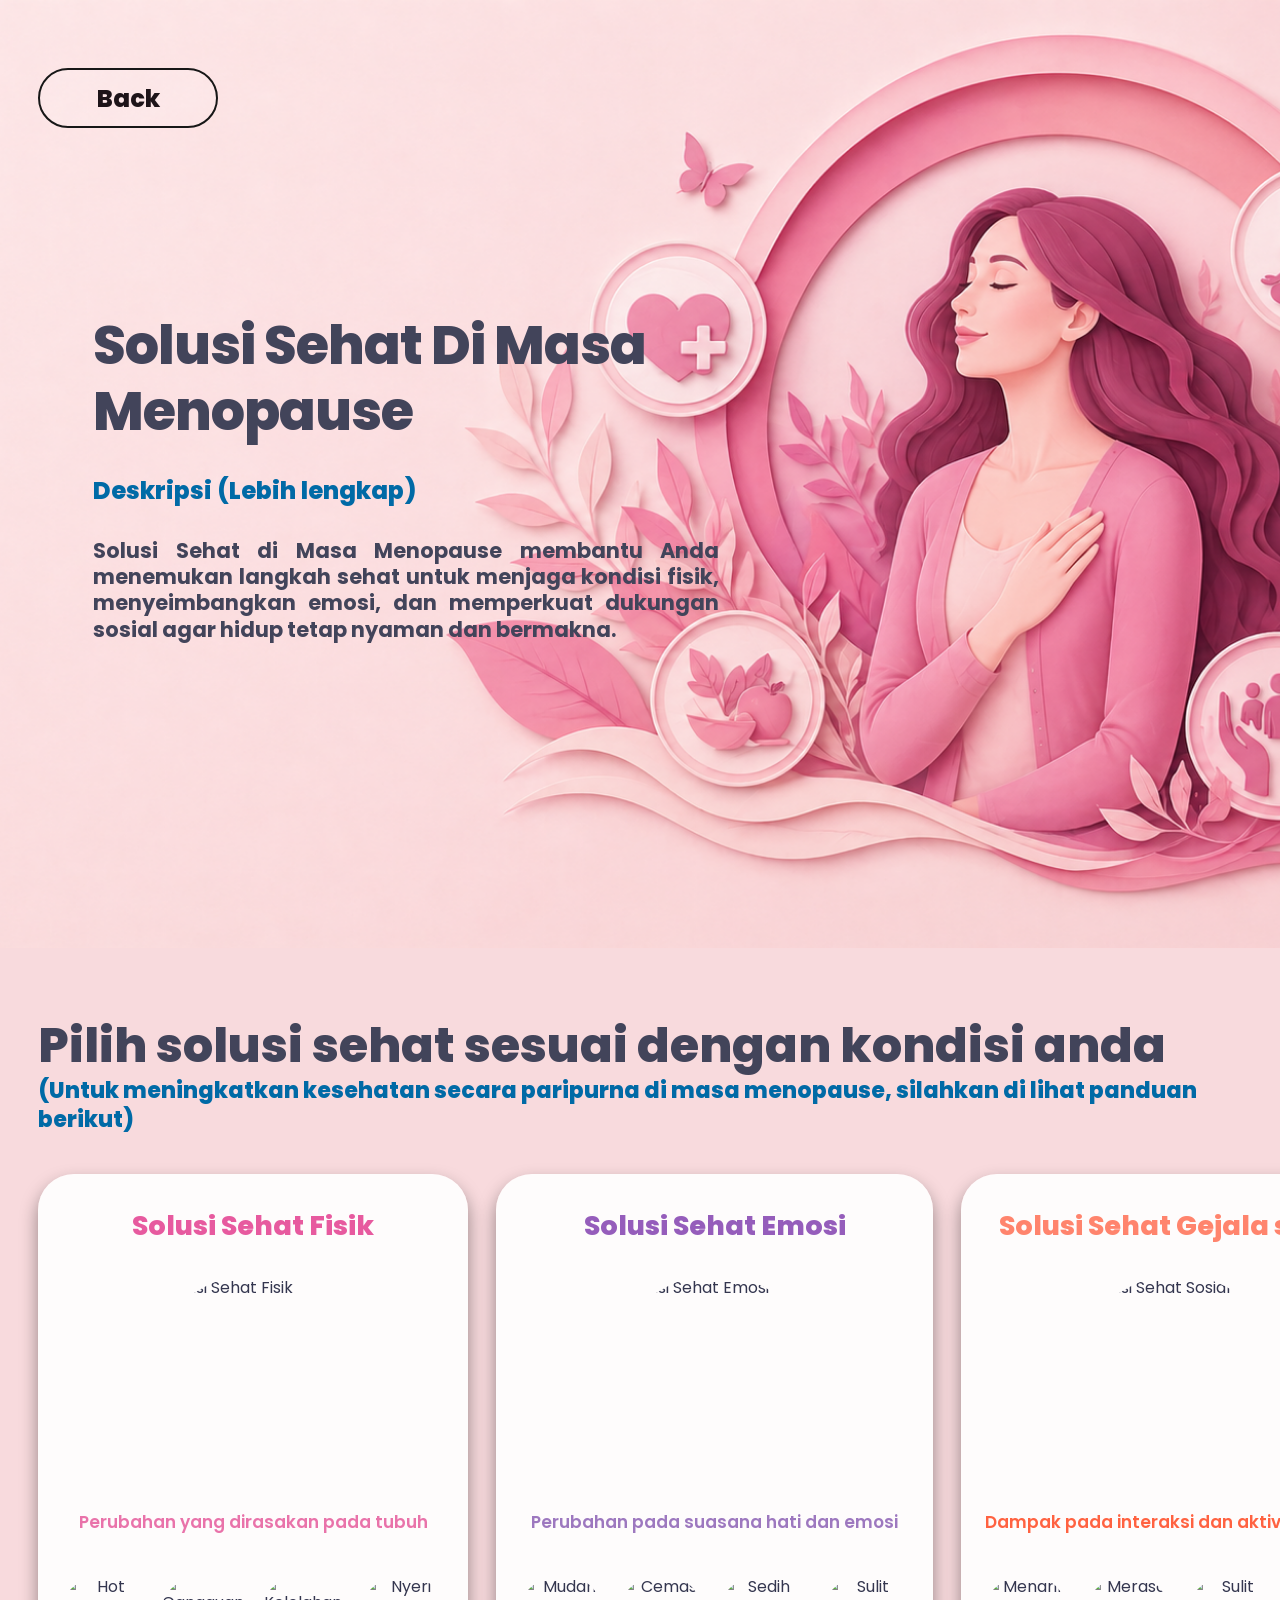
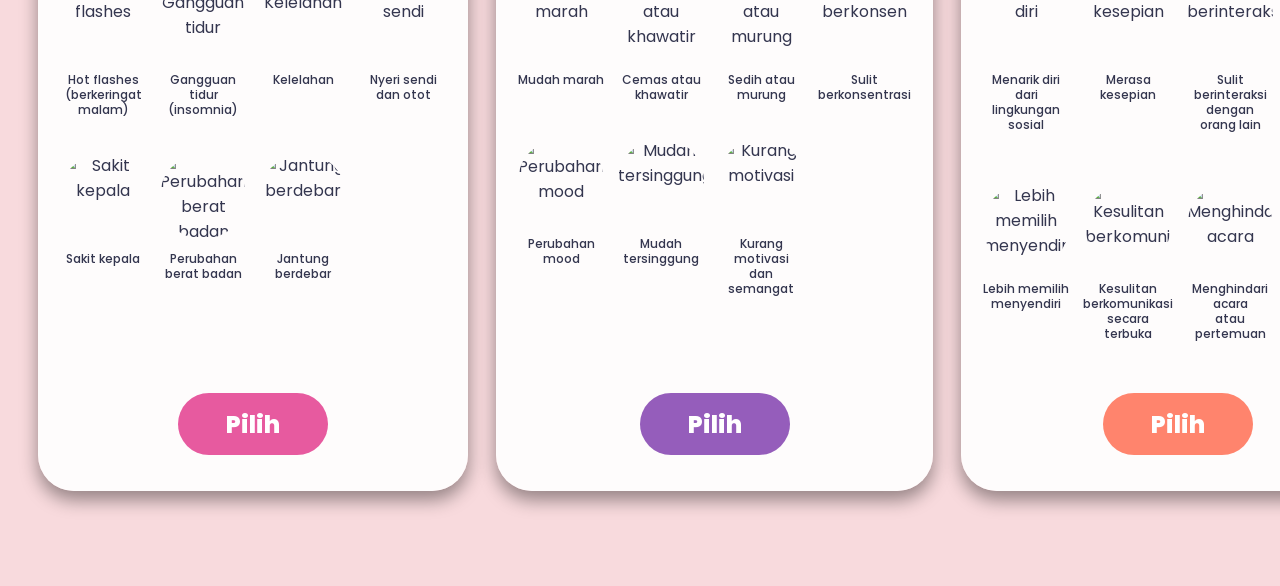
==== edukasi.html @ 427b3b3d "first commit" ====
<!DOCTYPE html>
<html lang="id">
<head>
  <meta charset="UTF-8" />
  <meta name="viewport" content="width=device-width, initial-scale=1.0" />

  <title>Edukasi - Solusi Sehat Menopause</title>

  <link rel="preconnect" href="https://fonts.googleapis.com" />
  <link rel="preconnect" href="https://fonts.gstatic.com" crossorigin />
  <link
    href="https://fonts.googleapis.com/css2?family=Poppins:wght@400;500;600;700;800&display=swap"
    rel="stylesheet"
  />
  <link rel="stylesheet" href="styles/style.css" />

  <style>
    .container {
      width: 94%;
      max-width: 1800px;
      margin: 0 auto;
    }

    /* ================= SECTION DESKRIPSI ================= */

    .section-deskripsi {
      width: 100%;
      min-height: 100vh;
      background-image: url("img/edukasi.png");
      background-size: cover;
      background-position: center top;
      background-repeat: no-repeat;
      position: relative;
      padding: 68px 0 80px;
    }

    .deskripsi-content {
      min-height: calc(100vh - 160px);
      display: flex;
      align-items: center;
    }

    .hero-text {
      width: 44%;
      margin-left: 55px;
      margin-top: -40px;
    }

    .hero-text h1 {
      font-size: 64px;
      line-height: 1.22;
      font-weight: 800;
      color: #42445a;
      margin-bottom: 28px;
      letter-spacing: -1px;
    }

    .hero-text h3 {
      font-size: 24px;
      font-weight: 800;
      color: #006aa6;
      margin-bottom: 30px;
    }

    .hero-text p {
      max-width: 700px;
      font-size: 24px;
      line-height: 1.25;
      color: #42445a;
      font-weight: 700;
      text-align: justify;
    }

    /* ================= SECTION PANDUAN ================= */

    .section-panduan {
      width: 100%;
      background: #f8dadd;
      padding: 70px 0 95px;
    }

    .solution-title {
      margin-bottom: 40px;
    }

    .solution-title h2 {
      font-size: 48px;
      line-height: 1.15;
      font-weight: 800;
      color: #42445a;
      margin-bottom: 4px;
    }

    .solution-title p {
      font-size: 22px;
      line-height: 1.3;
      font-weight: 800;
      color: #006aa6;
    }

    .solution-cards {
      display: grid;
      grid-template-columns: repeat(3, 1fr);
      gap: 10px;
    }

    .solution-card {
      min-height: 880px;
      background: rgba(255, 255, 255, 0.92);
      border-radius: 36px;
      padding: 42px 28px 38px;
      box-shadow: 0 9px 18px rgba(0, 0, 0, 0.4);

      display: flex;
      flex-direction: column;
      align-items: center;

      transition: 0.3s ease;
    }

    .solution-card:hover {
      transform: translateY(-8px);
      box-shadow: 0 14px 24px rgba(0, 0, 0, 0.25);
    }

    .solution-card h3 {
      font-size: 32px;
      line-height: 1.15;
      font-weight: 800;
      text-align: center;
      margin-bottom: 34px;
    }

    .solution-card.fisik h3 {
      color: #e75a9f;
    }

    .solution-card.emosi h3 {
      color: #955dbb;
    }

    .solution-card.sosial h3 {
      color: #ff846d;
    }

    .main-icon {
      width: 210px;
      height: 210px;
      margin-bottom: 26px;
      border-radius: 50%;
      object-fit: contain;
    }

    .card-desc {
      font-size: 17px;
      line-height: 1.35;
      font-weight: 600;
      text-align: center;
      margin-bottom: 40px;
    }

    .solution-card.fisik .card-desc {
      color: #e973aa;
    }

    .solution-card.emosi .card-desc {
      color: #9d78bf;
    }

    .solution-card.sosial .card-desc {
      color: #ff6241;
    }

    .symptom-grid {
      width: 100%;
      display: grid;
      grid-template-columns: repeat(4, 1fr);
      column-gap: 24px;
      row-gap: 36px;
      margin-bottom: 52px;
    }

    .symptom-item {
      display: flex;
      flex-direction: column;
      align-items: center;
      text-align: center;
    }

    .symptom-item img {
      width: 86px;
      height: 86px;
      border-radius: 50%;
      object-fit: contain;
      margin-bottom: 12px;
    }

    .symptom-item p {
      font-size: 12px;
      line-height: 1.25;
      font-weight: 500;
      color: #34364f;
    }

    .btn-pilih {
      margin-top: auto;
      min-width: 150px;
      height: 62px;
      padding: 0 38px;

      display: inline-flex;
      align-items: center;
      justify-content: center;

      border-radius: 40px;
      color: white;
      font-size: 24px;
      font-weight: 800;

      transition: 0.3s ease;
    }

    .fisik .btn-pilih {
      background: #e75a9f;
    }

    .emosi .btn-pilih {
      background: #955dbb;
    }

    .sosial .btn-pilih {
      background: #ff846d;
    }

    .btn-pilih:hover {
      transform: translateY(-3px);
      filter: brightness(0.95);
    }

    /* ================= RESPONSIVE ================= */

    @media (max-width: 1350px) {
      .hero-text {
        width: 52%;
      }

      .hero-text h1 {
        font-size: 54px;
      }

      .hero-text p {
        font-size: 21px;
      }

      .solution-cards {
        gap: 28px;
      }

      .solution-card {
        padding: 36px 22px;
      }

      .solution-card h3 {
        font-size: 27px;
      }

      .symptom-grid {
        column-gap: 14px;
      }
    }

    @media (max-width: 1050px) {
      .section-deskripsi {
        min-height: auto;
        padding: 45px 0 90px;
        background-position: center top;
      }

      .back-wrapper {
        margin-left: 0;
      }

      .deskripsi-content {
        min-height: auto;
        padding: 80px 0 40px;
      }

      .hero-text {
        width: 100%;
        margin-left: 0;
        margin-top: 0;

        background: rgba(255, 255, 255, 0.58);
        border-radius: 30px;
        padding: 35px;
      }

      .hero-text h1 {
        font-size: 46px;
      }

      .hero-text p {
        font-size: 20px;
      }

      .solution-title h2 {
        font-size: 40px;
      }

      .solution-cards {
        grid-template-columns: 1fr;
      }

      .solution-card {
        min-height: auto;
      }

      .symptom-grid {
        max-width: 680px;
      }
    }

    @media (max-width: 650px) {
      .container {
        width: 90%;
      }

      .section-deskripsi {
        padding: 35px 0 70px;
      }

      .back-btn {
        width: 150px;
        height: 52px;
        font-size: 18px;
      }

      .deskripsi-content {
        padding: 55px 0 20px;
      }

      .hero-text {
        padding: 25px;
      }

      .hero-text h1 {
        font-size: 34px;
      }

      .hero-text h3 {
        font-size: 18px;
      }

      .hero-text p {
        font-size: 16px;
        text-align: left;
      }

      .section-panduan {
        padding: 50px 0 70px;
      }

      .solution-title h2 {
        font-size: 32px;
      }

      .solution-title p {
        font-size: 16px;
      }

      .solution-card {
        border-radius: 28px;
        padding: 30px 18px;
      }

      .solution-card h3 {
        font-size: 24px;
      }

      .main-icon {
        width: 160px;
        height: 160px;
      }

      .symptom-grid {
        grid-template-columns: repeat(2, 1fr);
        row-gap: 28px;
      }

      .symptom-item img {
        width: 78px;
        height: 78px;
      }

      .btn-pilih {
        height: 54px;
        font-size: 20px;
      }
    }
  </style>
</head>

<body>

  <!-- ================= SECTION DESKRIPSI ================= -->
  <section class="section-deskripsi">

    <div class="container">

      <div class="back-wrapper">
        <a href="index.html" class="back-btn">Back</a>
      </div>

      <div class="deskripsi-content">

        <div class="hero-text">
          <h1>
            Solusi Sehat Di Masa<br />
            Menopause
          </h1>

          <h3>Deskripsi (Lebih lengkap)</h3>

          <p>
            Solusi Sehat di Masa Menopause membantu Anda menemukan langkah sehat
            untuk menjaga kondisi fisik, menyeimbangkan emosi, dan memperkuat
            dukungan sosial agar hidup tetap nyaman dan bermakna.
          </p>
        </div>

      </div>

    </div>

  </section>

  <!-- ================= SECTION PANDUAN ================= -->
  <section class="section-panduan">

    <div class="container">

      <div class="solution-title">
        <h2>Pilih solusi sehat sesuai dengan kondisi anda</h2>
        <p>
          (Untuk meningkatkan kesehatan secara paripurna di masa menopause,
          silahkan di lihat panduan berikut)
        </p>
      </div>

      <div class="solution-cards">

        <!-- CARD FISIK -->
        <div class="solution-card fisik">

          <h3>Solusi Sehat Fisik</h3>

          <img
            src="img/solusi-fisik-main.png"
            alt="Solusi Sehat Fisik"
            class="main-icon"
          />

          <p class="card-desc">
            Perubahan yang dirasakan pada tubuh
          </p>

          <div class="symptom-grid">

            <div class="symptom-item">
              <img src="img/fisik-hot-flashes.png" alt="Hot flashes" />
              <p>Hot flashes<br />(berkeringat malam)</p>
            </div>

            <div class="symptom-item">
              <img src="img/fisik-insomnia.png" alt="Gangguan tidur" />
              <p>Gangguan tidur<br />(insomnia)</p>
            </div>

            <div class="symptom-item">
              <img src="img/fisik-kelelahan.png" alt="Kelelahan" />
              <p>Kelelahan</p>
            </div>

            <div class="symptom-item">
              <img src="img/fisik-nyeri-sendi.png" alt="Nyeri sendi" />
              <p>Nyeri sendi<br />dan otot</p>
            </div>

            <div class="symptom-item">
              <img src="img/fisik-sakit-kepala.png" alt="Sakit kepala" />
              <p>Sakit kepala</p>
            </div>

            <div class="symptom-item">
              <img src="img/fisik-berat-badan.png" alt="Perubahan berat badan" />
              <p>Perubahan<br />berat badan</p>
            </div>

            <div class="symptom-item">
              <img src="img/fisik-jantung.png" alt="Jantung berdebar" />
              <p>Jantung<br />berdebar</p>
            </div>

          </div>

          <a href="solusi/solusi-fisik.html" class="btn-pilih">Pilih</a>

        </div>

        <!-- CARD EMOSI -->
        <div class="solution-card emosi">

          <h3>Solusi Sehat Emosi</h3>

          <img
            src="img/solusi-emosi-main.png"
            alt="Solusi Sehat Emosi"
            class="main-icon"
          />

          <p class="card-desc">
            Perubahan pada suasana hati dan emosi
          </p>

          <div class="symptom-grid">

            <div class="symptom-item">
              <img src="img/emosi-marah.png" alt="Mudah marah" />
              <p>Mudah marah</p>
            </div>

            <div class="symptom-item">
              <img src="img/emosi-cemas.png" alt="Cemas atau khawatir" />
              <p>Cemas atau<br />khawatir</p>
            </div>

            <div class="symptom-item">
              <img src="img/emosi-sedih.png" alt="Sedih atau murung" />
              <p>Sedih atau<br />murung</p>
            </div>

            <div class="symptom-item">
              <img src="img/emosi-konsentrasi.png" alt="Sulit berkonsentrasi" />
              <p>Sulit<br />berkonsentrasi</p>
            </div>

            <div class="symptom-item">
              <img src="img/emosi-mood.png" alt="Perubahan mood" />
              <p>Perubahan<br />mood</p>
            </div>

            <div class="symptom-item">
              <img src="img/emosi-tersinggung.png" alt="Mudah tersinggung" />
              <p>Mudah<br />tersinggung</p>
            </div>

            <div class="symptom-item">
              <img src="img/emosi-motivasi.png" alt="Kurang motivasi" />
              <p>Kurang motivasi<br />dan semangat</p>
            </div>

          </div>

          <a href="solusi/solusi-emosi.html" class="btn-pilih">Pilih</a>

        </div>

        <!-- CARD SOSIAL -->
        <div class="solution-card sosial">

          <h3>Solusi Sehat Gejala sosial</h3>

          <img
            src="img/solusi-sosial-main.png"
            alt="Solusi Sehat Sosial"
            class="main-icon"
          />

          <p class="card-desc">
            Dampak pada interaksi dan aktivitas sosial
          </p>

          <div class="symptom-grid">

            <div class="symptom-item">
              <img src="img/sosial-menarik-diri.png" alt="Menarik diri" />
              <p>Menarik diri dari<br />lingkungan sosial</p>
            </div>

            <div class="symptom-item">
              <img src="img/sosial-kesepian.png" alt="Merasa kesepian" />
              <p>Merasa<br />kesepian</p>
            </div>

            <div class="symptom-item">
              <img src="img/sosial-interaksi.png" alt="Sulit berinteraksi" />
              <p>Sulit berinteraksi<br />dengan orang lain</p>
            </div>

            <div class="symptom-item">
              <img src="img/sosial-minat.png" alt="Kehilangan minat" />
              <p>Kehilangan minat<br />pada aktivitas sosial</p>
            </div>

            <div class="symptom-item">
              <img src="img/sosial-menyendiri.png" alt="Lebih memilih menyendiri" />
              <p>Lebih memilih<br />menyendiri</p>
            </div>

            <div class="symptom-item">
              <img src="img/sosial-komunikasi.png" alt="Kesulitan berkomunikasi" />
              <p>Kesulitan berkomunikasi<br />secara terbuka</p>
            </div>

            <div class="symptom-item">
              <img src="img/sosial-acara.png" alt="Menghindari acara" />
              <p>Menghindari acara<br />atau pertemuan</p>
            </div>

          </div>

          <a href="solusi/solusi-sosial.html" class="btn-pilih">Pilih</a>

        </div>

      </div>

    </div>

  </section>

</body>
</html>
---- styles/style.css ----
/* ================= BACK BUTTON ================= */

    .back-btn {
      display: inline-flex;
      align-items: center;
      justify-content: center;

      width: 180px;
      height: 60px;

      border: 2px solid #171717;
      border-radius: 40px;

      font-size: 24px;
      font-weight: 800;
      color: #1e1419;

      background: rgba(255, 255, 255, 0.1);
      transition: 0.3s ease;
    }

    .back-btn:hover {
      background: #171717;
      color: white;
      transform: translateY(-2px);
    }

    * {
      margin: 0;
      padding: 0;
      box-sizing: border-box;
      font-family: "Poppins", sans-serif;
    }

    html {
      scroll-behavior: smooth;
    }

    body {
      overflow-x: hidden;
      background: #f4f4f4;
      color: #34364f;
    }

    a {
      text-decoration: none;
      color: inherit;
    }

    img {
      width: 100%;
      display: block;
    }
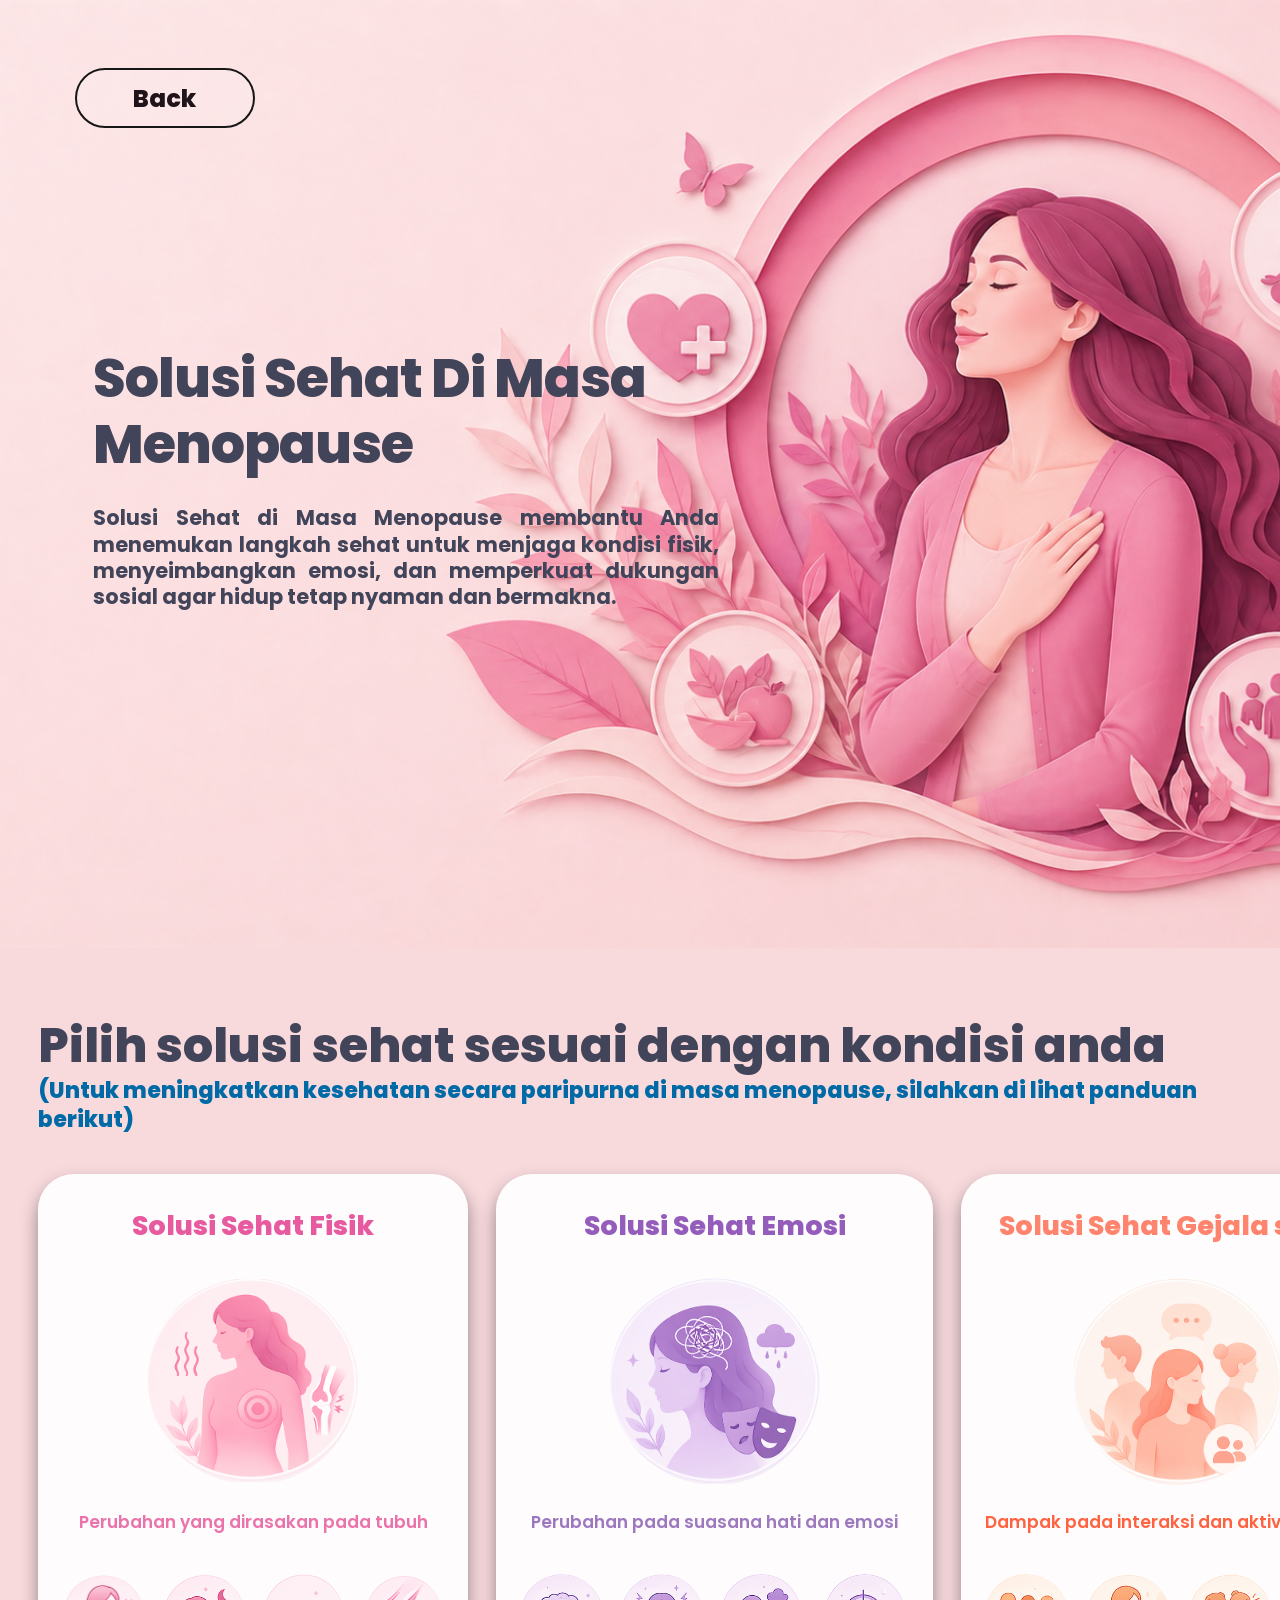
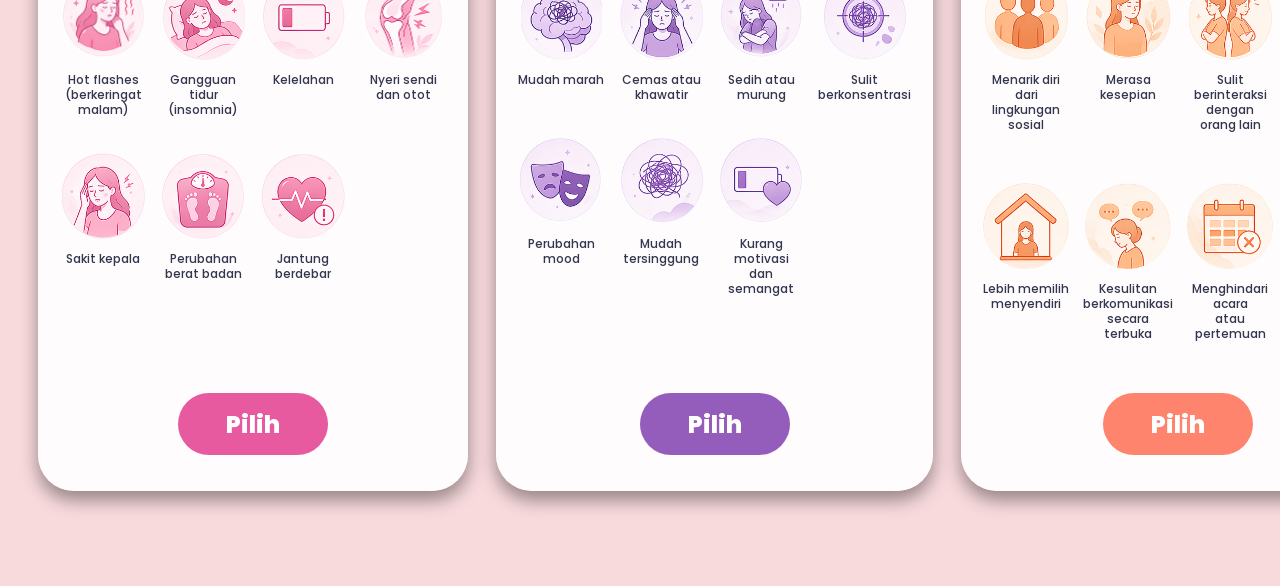
==== commit da314331: "Final before Testing" ====
--- a/edukasi.html
+++ b/edukasi.html
@@ -19,6 +19,18 @@
       width: 94%;
       max-width: 1800px;
       margin: 0 auto;
+    }
+
+    .back-wrapper {
+      width: 94%;
+      max-width: 1800px;
+      margin: 0 auto;
+      display: flex;
+      justify-content: flex-start;
+    }
+
+    .back-btn {
+      margin-left: 0;
     }
 
     /* ================= SECTION DESKRIPSI ================= */
@@ -277,7 +289,9 @@
       }
 
       .back-wrapper {
-        margin-left: 0;
+        width: 90%;
+        margin: 0 auto;
+        justify-content: flex-start;
       }
 
       .deskripsi-content {
@@ -327,6 +341,15 @@
 
       .section-deskripsi {
         padding: 35px 0 70px;
+        min-height: auto;
+        background-image: none;
+        background: #f8dadd;
+      }
+
+      .back-wrapper {
+        width: 90%;
+        margin: 0 auto;
+        justify-content: flex-start;
       }
 
       .back-btn {
@@ -383,13 +406,19 @@
       }
 
       .symptom-grid {
-        grid-template-columns: repeat(2, 1fr);
-        row-gap: 28px;
+        grid-template-columns: repeat(3, 1fr);
+        column-gap: 12px;
+        row-gap: 24px;
       }
 
       .symptom-item img {
-        width: 78px;
-        height: 78px;
+        width: 68px;
+        height: 68px;
+      }
+
+      .symptom-item p {
+        font-size: 10px;
+        line-height: 1.2;
       }
 
       .btn-pilih {
@@ -418,8 +447,6 @@
             Solusi Sehat Di Masa<br />
             Menopause
           </h1>
-
-          <h3>Deskripsi (Lebih lengkap)</h3>
 
           <p>
             Solusi Sehat di Masa Menopause membantu Anda menemukan langkah sehat
@@ -455,7 +482,7 @@
           <h3>Solusi Sehat Fisik</h3>
 
           <img
-            src="img/solusi-fisik-main.png"
+            src="img/solusi-fisik/icon-fisik.png"
             alt="Solusi Sehat Fisik"
             class="main-icon"
           />
@@ -467,37 +494,37 @@
           <div class="symptom-grid">
 
             <div class="symptom-item">
-              <img src="img/fisik-hot-flashes.png" alt="Hot flashes" />
+              <img src="img/solusi-fisik/hot-flashes.png" alt="Hot flashes" />
               <p>Hot flashes<br />(berkeringat malam)</p>
             </div>
 
             <div class="symptom-item">
-              <img src="img/fisik-insomnia.png" alt="Gangguan tidur" />
+              <img src="img/solusi-fisik/gangguan-tidur.png" alt="Gangguan tidur" />
               <p>Gangguan tidur<br />(insomnia)</p>
             </div>
 
             <div class="symptom-item">
-              <img src="img/fisik-kelelahan.png" alt="Kelelahan" />
+              <img src="img/solusi-fisik/kelelahan.png" alt="Kelelahan" />
               <p>Kelelahan</p>
             </div>
 
             <div class="symptom-item">
-              <img src="img/fisik-nyeri-sendi.png" alt="Nyeri sendi" />
+              <img src="img/solusi-fisik/nyeri-sendi.png" alt="Nyeri sendi" />
               <p>Nyeri sendi<br />dan otot</p>
             </div>
 
             <div class="symptom-item">
-              <img src="img/fisik-sakit-kepala.png" alt="Sakit kepala" />
+              <img src="img/solusi-fisik/sakit-kepala.png" alt="Sakit kepala" />
               <p>Sakit kepala</p>
             </div>
 
             <div class="symptom-item">
-              <img src="img/fisik-berat-badan.png" alt="Perubahan berat badan" />
+              <img src="img/solusi-fisik/perubahan-berat-badan.png" alt="Perubahan berat badan" />
               <p>Perubahan<br />berat badan</p>
             </div>
 
             <div class="symptom-item">
-              <img src="img/fisik-jantung.png" alt="Jantung berdebar" />
+              <img src="img/solusi-fisik/jantung-berdebar.png" alt="Jantung berdebar" />
               <p>Jantung<br />berdebar</p>
             </div>
 
@@ -513,7 +540,7 @@
           <h3>Solusi Sehat Emosi</h3>
 
           <img
-            src="img/solusi-emosi-main.png"
+            src="img/solusi-emosi/icon-emosi.png"
             alt="Solusi Sehat Emosi"
             class="main-icon"
           />
@@ -525,37 +552,37 @@
           <div class="symptom-grid">
 
             <div class="symptom-item">
-              <img src="img/emosi-marah.png" alt="Mudah marah" />
+              <img src="img/solusi-emosi/mudah-marah.png" alt="Mudah marah" />
               <p>Mudah marah</p>
             </div>
 
             <div class="symptom-item">
-              <img src="img/emosi-cemas.png" alt="Cemas atau khawatir" />
+              <img src="img/solusi-emosi/cemas.png" alt="Cemas atau khawatir" />
               <p>Cemas atau<br />khawatir</p>
             </div>
 
             <div class="symptom-item">
-              <img src="img/emosi-sedih.png" alt="Sedih atau murung" />
+              <img src="img/solusi-emosi/sedih.png" alt="Sedih atau murung" />
               <p>Sedih atau<br />murung</p>
             </div>
 
             <div class="symptom-item">
-              <img src="img/emosi-konsentrasi.png" alt="Sulit berkonsentrasi" />
+              <img src="img/solusi-emosi/sulit-berkonsentrasi.png" alt="Sulit berkonsentrasi" />
               <p>Sulit<br />berkonsentrasi</p>
             </div>
 
             <div class="symptom-item">
-              <img src="img/emosi-mood.png" alt="Perubahan mood" />
+              <img src="img/solusi-emosi/mood.png" alt="Perubahan mood" />
               <p>Perubahan<br />mood</p>
             </div>
 
             <div class="symptom-item">
-              <img src="img/emosi-tersinggung.png" alt="Mudah tersinggung" />
+              <img src="img/solusi-emosi/mudah-tersinggung.png" alt="Mudah tersinggung" />
               <p>Mudah<br />tersinggung</p>
             </div>
 
             <div class="symptom-item">
-              <img src="img/emosi-motivasi.png" alt="Kurang motivasi" />
+              <img src="img/solusi-emosi/kurang-motivasi.png" alt="Kurang motivasi" />
               <p>Kurang motivasi<br />dan semangat</p>
             </div>
 
@@ -571,7 +598,7 @@
           <h3>Solusi Sehat Gejala sosial</h3>
 
           <img
-            src="img/solusi-sosial-main.png"
+            src="img/solusi-sosial/icon-sosial.png"
             alt="Solusi Sehat Sosial"
             class="main-icon"
           />
@@ -583,37 +610,37 @@
           <div class="symptom-grid">
 
             <div class="symptom-item">
-              <img src="img/sosial-menarik-diri.png" alt="Menarik diri" />
+              <img src="img/solusi-sosial/menarik-diri.png" alt="Menarik diri" />
               <p>Menarik diri dari<br />lingkungan sosial</p>
             </div>
 
             <div class="symptom-item">
-              <img src="img/sosial-kesepian.png" alt="Merasa kesepian" />
+              <img src="img/solusi-sosial/kesepian.png" alt="Merasa kesepian" />
               <p>Merasa<br />kesepian</p>
             </div>
 
             <div class="symptom-item">
-              <img src="img/sosial-interaksi.png" alt="Sulit berinteraksi" />
+              <img src="img/solusi-sosial/sulit-berinteraksi.png" alt="Sulit berinteraksi" />
               <p>Sulit berinteraksi<br />dengan orang lain</p>
             </div>
 
             <div class="symptom-item">
-              <img src="img/sosial-minat.png" alt="Kehilangan minat" />
+              <img src="img/solusi-sosial/kehilangan-minat.png" alt="Kehilangan minat" />
               <p>Kehilangan minat<br />pada aktivitas sosial</p>
             </div>
 
             <div class="symptom-item">
-              <img src="img/sosial-menyendiri.png" alt="Lebih memilih menyendiri" />
+              <img src="img/solusi-sosial/menyendiri.png" alt="Lebih memilih menyendiri" />
               <p>Lebih memilih<br />menyendiri</p>
             </div>
 
             <div class="symptom-item">
-              <img src="img/sosial-komunikasi.png" alt="Kesulitan berkomunikasi" />
+              <img src="img/solusi-sosial/kesulita-berkomunikasi.png" alt="Kesulitan berkomunikasi" />
               <p>Kesulitan berkomunikasi<br />secara terbuka</p>
             </div>
 
             <div class="symptom-item">
-              <img src="img/sosial-acara.png" alt="Menghindari acara" />
+              <img src="img/solusi-sosial/menghindari-acara.png" alt="Menghindari acara" />
               <p>Menghindari acara<br />atau pertemuan</p>
             </div>
 
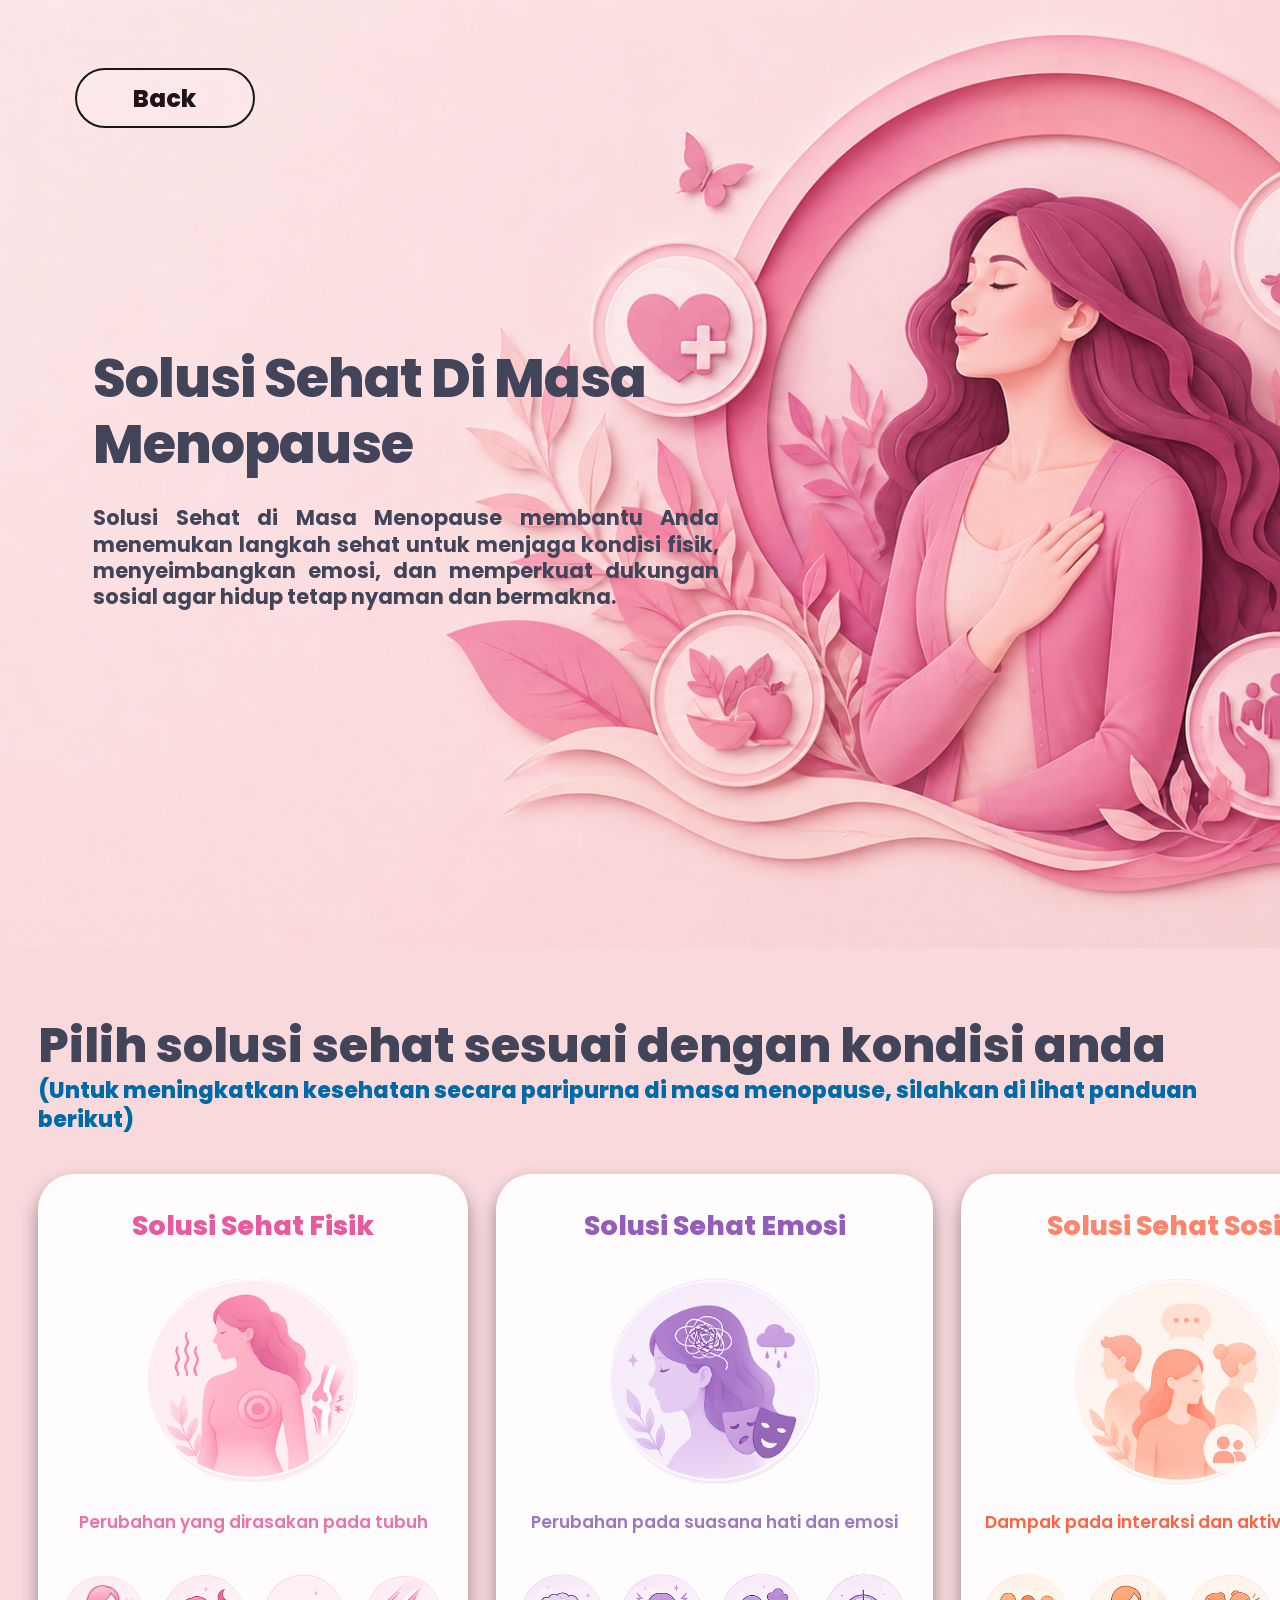
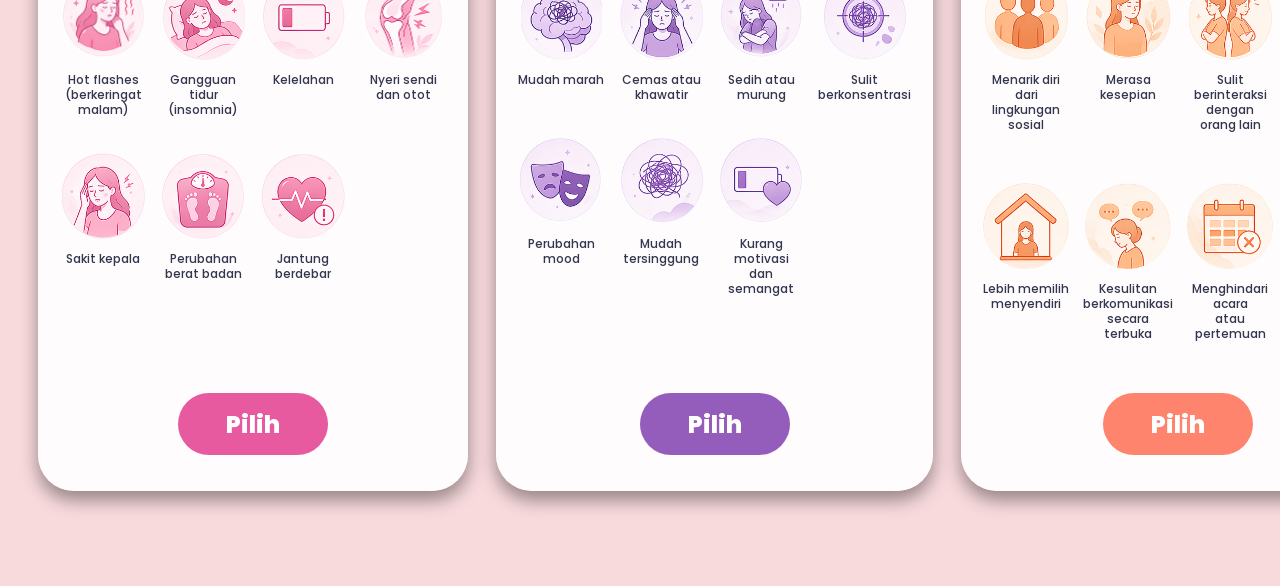
==== commit 688763eb: "Revisi 1" ====
--- a/edukasi.html
+++ b/edukasi.html
@@ -595,7 +595,7 @@
         <!-- CARD SOSIAL -->
         <div class="solution-card sosial">
 
-          <h3>Solusi Sehat Gejala sosial</h3>
+          <h3>Solusi Sehat Sosial</h3>
 
           <img
             src="img/solusi-sosial/icon-sosial.png"
